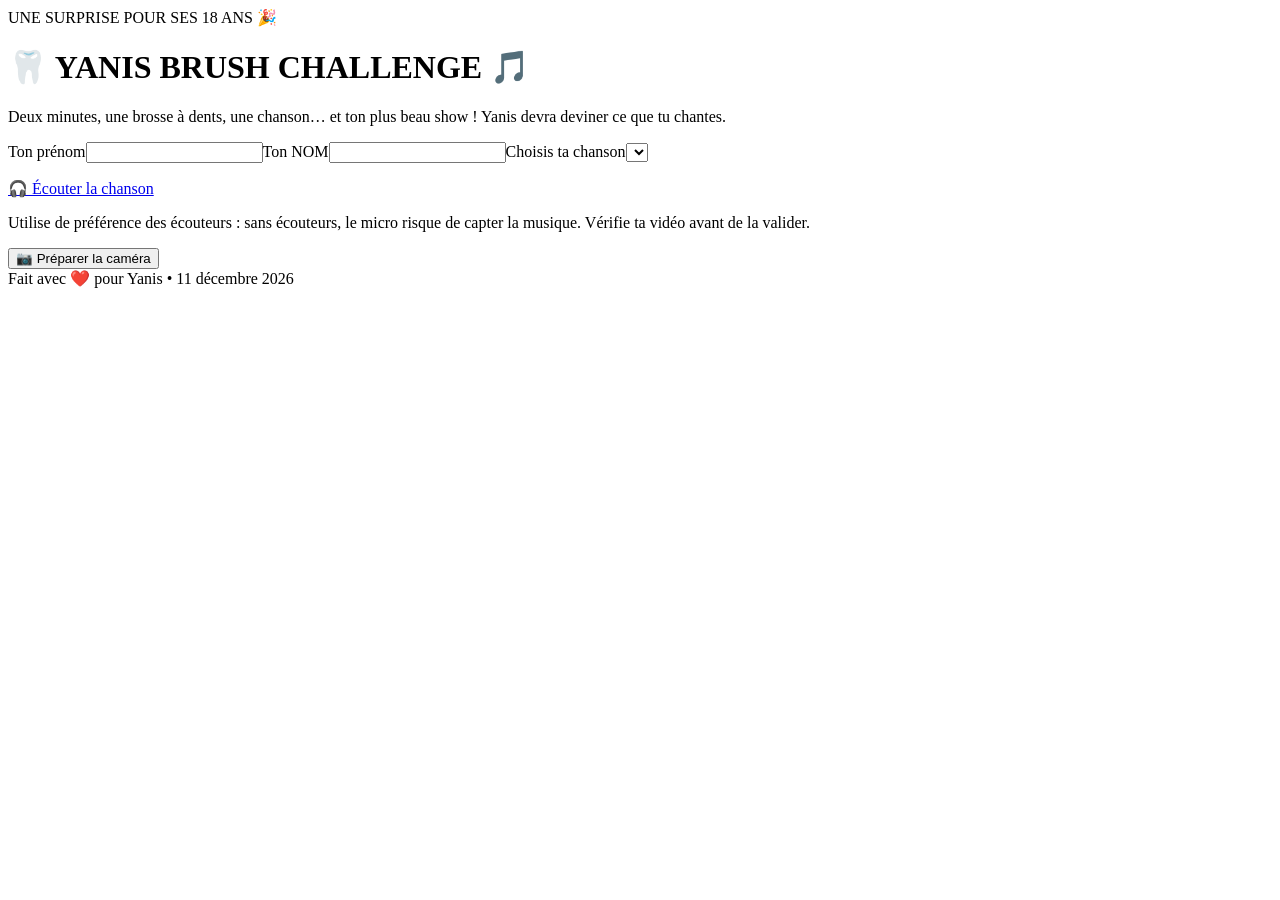
==== index.html @ 3d23a5b9 "Ajouter prototype Yanis : index.html" ====
<!doctype html><html lang="fr"><head><meta charset="utf-8"><meta name="viewport" content="width=device-width,initial-scale=1"><meta name="theme-color" content="#111827"><title>Yanis Brush Challenge • 18 ans</title><link rel="stylesheet" href="styles.css"></head><body><main class="card"><div class="eyebrow">UNE SURPRISE POUR SES 18 ANS 🎉</div><h1>🦷 YANIS <span>BRUSH CHALLENGE</span> 🎵</h1><p class="intro">Deux minutes, une brosse à dents, une chanson… et ton plus beau show ! Yanis devra deviner ce que tu chantes.</p><section id="participation"><label>Ton prénom<input id="first" autocomplete="given-name" maxlength="80" required></label><label>Ton NOM<input id="last" autocomplete="family-name" maxlength="80" required></label><label>Choisis ta chanson<select id="song"></select></label><p id="songInfo" class="hint"></p><a id="listen" class="btn secondary" href="#" target="_blank" rel="noopener">🎧 Écouter la chanson</a><p class="hint">Utilise de préférence des écouteurs : sans écouteurs, le micro risque de capter la musique. Vérifie ta vidéo avant de la valider.</p><button id="camera" class="btn">📷 Préparer la caméra</button><section id="capture" hidden><video id="preview" autoplay muted playsinline></video><div id="timer">02:00</div><div class="actions"><button id="start" class="btn">🔴 Démarrer</button><button id="stop" class="btn secondary" disabled>Arrêter</button></div></section><section id="fallback" hidden><p class="hint">Ton navigateur ne permet pas l'enregistrement direct. Filme-toi avec l'appareil photo puis sélectionne ta vidéo.</p><input id="file" type="file" accept="video/*" capture="user"></section><section id="result" hidden><h2>Ton show 🎬</h2><video id="playback" controls playsinline></video><button id="redo" class="btn secondary">🔄 Recommencer</button><button id="submit" class="btn" disabled>Envoyer ma surprise</button><p class="hint">L'envoi sera activé après configuration du stockage privé Supabase.</p></section></section><section id="birthday" hidden><h2>🎂 Joyeux 18 ans, Yanis !</h2><p>Les surprises seront disponibles ici. Le jeu à trois réponses et son accès personnel seront activés après configuration sécurisée de Supabase.</p></section><footer>Fait avec ❤️ pour Yanis • 11 décembre 2026</footer></main><script src="songs.js"></script><script src="app.js"></script></body></html>
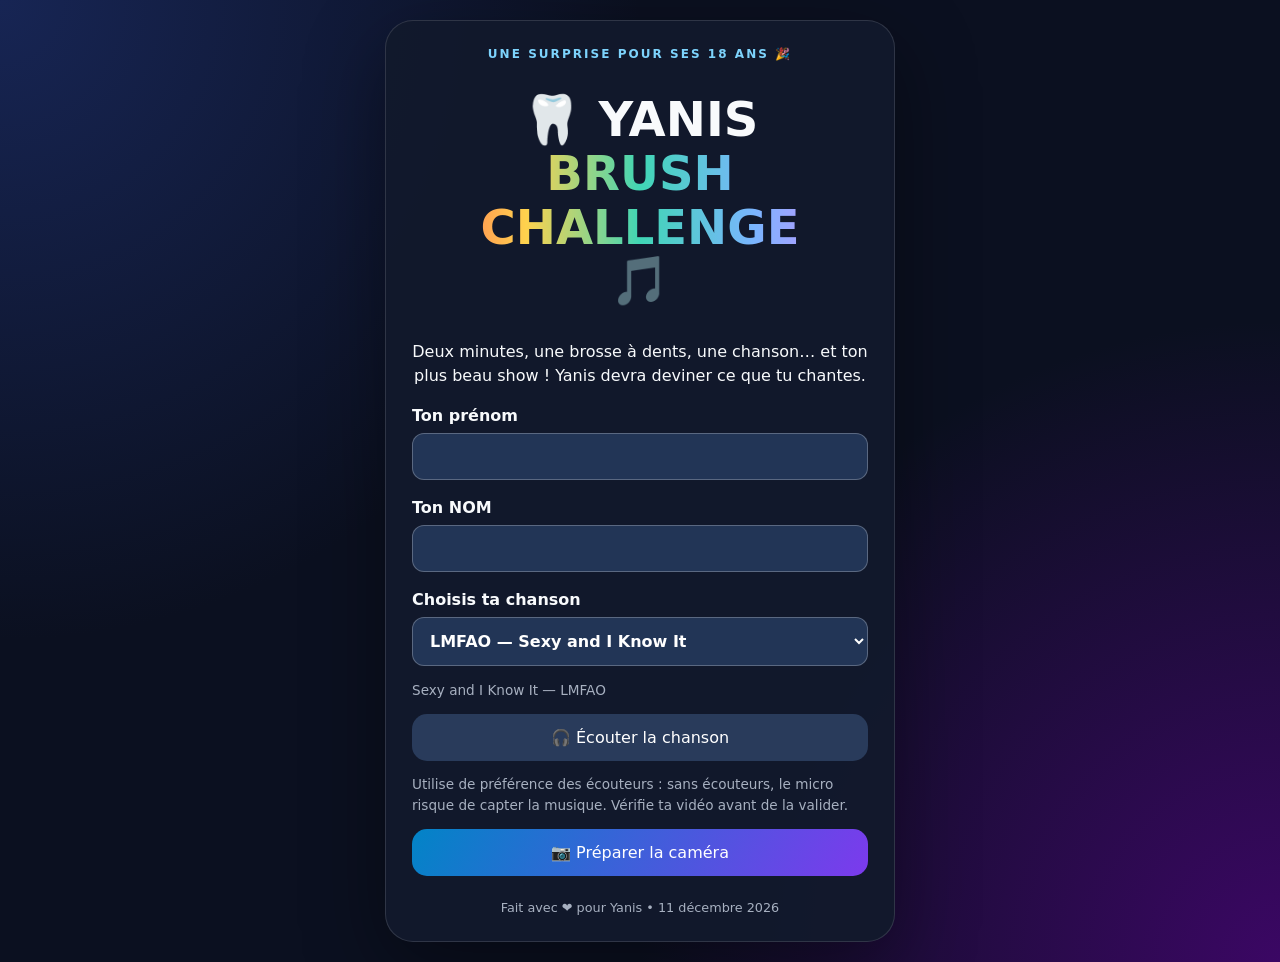
==== commit e8047f71: "Charger les chansons depuis Supabase avec repli local" ====
--- a/index.html
+++ b/index.html
@@ -1 +1 @@
-<!doctype html><html lang="fr"><head><meta charset="utf-8"><meta name="viewport" content="width=device-width,initial-scale=1"><meta name="theme-color" content="#111827"><title>Yanis Brush Challenge • 18 ans</title><link rel="stylesheet" href="styles.css"></head><body><main class="card"><div class="eyebrow">UNE SURPRISE POUR SES 18 ANS 🎉</div><h1>🦷 YANIS <span>BRUSH CHALLENGE</span> 🎵</h1><p class="intro">Deux minutes, une brosse à dents, une chanson… et ton plus beau show ! Yanis devra deviner ce que tu chantes.</p><section id="participation"><label>Ton prénom<input id="first" autocomplete="given-name" maxlength="80" required></label><label>Ton NOM<input id="last" autocomplete="family-name" maxlength="80" required></label><label>Choisis ta chanson<select id="song"></select></label><p id="songInfo" class="hint"></p><a id="listen" class="btn secondary" href="#" target="_blank" rel="noopener">🎧 Écouter la chanson</a><p class="hint">Utilise de préférence des écouteurs : sans écouteurs, le micro risque de capter la musique. Vérifie ta vidéo avant de la valider.</p><button id="camera" class="btn">📷 Préparer la caméra</button><section id="capture" hidden><video id="preview" autoplay muted playsinline></video><div id="timer">02:00</div><div class="actions"><button id="start" class="btn">🔴 Démarrer</button><button id="stop" class="btn secondary" disabled>Arrêter</button></div></section><section id="fallback" hidden><p class="hint">Ton navigateur ne permet pas l'enregistrement direct. Filme-toi avec l'appareil photo puis sélectionne ta vidéo.</p><input id="file" type="file" accept="video/*" capture="user"></section><section id="result" hidden><h2>Ton show 🎬</h2><video id="playback" controls playsinline></video><button id="redo" class="btn secondary">🔄 Recommencer</button><button id="submit" class="btn" disabled>Envoyer ma surprise</button><p class="hint">L'envoi sera activé après configuration du stockage privé Supabase.</p></section></section><section id="birthday" hidden><h2>🎂 Joyeux 18 ans, Yanis !</h2><p>Les surprises seront disponibles ici. Le jeu à trois réponses et son accès personnel seront activés après configuration sécurisée de Supabase.</p></section><footer>Fait avec ❤️ pour Yanis • 11 décembre 2026</footer></main><script src="songs.js"></script><script src="app.js"></script></body></html>+<!doctype html><html lang="fr"><head><meta charset="utf-8"><meta name="viewport" content="width=device-width,initial-scale=1"><meta name="theme-color" content="#111827"><title>Yanis Brush Challenge • 18 ans</title><link rel="stylesheet" href="styles.css"></head><body><main class="card"><div class="eyebrow">UNE SURPRISE POUR SES 18 ANS 🎉</div><h1>🦷 YANIS <span>BRUSH CHALLENGE</span> 🎵</h1><p class="intro">Deux minutes, une brosse à dents, une chanson… et ton plus beau show ! Yanis devra deviner ce que tu chantes.</p><section id="participation"><label>Ton prénom<input id="first" autocomplete="given-name" maxlength="80" required></label><label>Ton NOM<input id="last" autocomplete="family-name" maxlength="80" required></label><label>Choisis ta chanson<select id="song"></select></label><p id="songInfo" class="hint"></p><a id="listen" class="btn secondary" href="#" target="_blank" rel="noopener">🎧 Écouter la chanson</a><p class="hint">Utilise de préférence des écouteurs : sans écouteurs, le micro risque de capter la musique. Vérifie ta vidéo avant de la valider.</p><button id="camera" class="btn">📷 Préparer la caméra</button><section id="capture" hidden><video id="preview" autoplay muted playsinline></video><div id="timer">02:00</div><div class="actions"><button id="start" class="btn">🔴 Démarrer</button><button id="stop" class="btn secondary" disabled>Arrêter</button></div></section><section id="fallback" hidden><p class="hint">Ton navigateur ne permet pas l'enregistrement direct. Filme-toi avec l'appareil photo puis sélectionne ta vidéo.</p><input id="file" type="file" accept="video/*" capture="user"></section><section id="result" hidden><h2>Ton show 🎬</h2><video id="playback" controls playsinline></video><button id="redo" class="btn secondary">🔄 Recommencer</button><button id="submit" class="btn" disabled>Envoyer ma surprise</button><p class="hint">L'envoi sera activé après configuration du stockage privé Supabase.</p></section></section><section id="birthday" hidden><h2>🎂 Joyeux 18 ans, Yanis !</h2><p>Les surprises seront disponibles ici. Le jeu à trois réponses et son accès personnel seront activés après configuration sécurisée de Supabase.</p></section><footer>Fait avec ❤️ pour Yanis • 11 décembre 2026</footer></main><script src="songs.js"></script><script src="app.js"></script><script src="catalogue-api.js"></script></body></html>
--- a/styles.css
+++ b/styles.css
@@ -0,0 +1 @@
+:root{color-scheme:dark;--bg:#0b1020;--card:#121a2c;--text:#f8fafc;--muted:#a7b0c0;--accent:#7dd3fc}*{box-sizing:border-box}body{margin:0;min-height:100vh;display:grid;place-items:center;padding:20px;background:radial-gradient(circle at top left,#172554,transparent 40%),radial-gradient(circle at bottom right,#3b0764,transparent 40%),var(--bg);color:var(--text);font-family:system-ui,sans-serif}.card{width:min(100%,510px);padding:26px;border-radius:28px;background:rgba(18,26,44,.96);border:1px solid #ffffff20;box-shadow:0 25px 80px #0006}.eyebrow{text-align:center;color:var(--accent);font-size:.75rem;letter-spacing:.17em;font-weight:800}h1{text-align:center;line-height:1.12;font-size:clamp(2rem,8vw,3rem)}h1 span{display:block;background:linear-gradient(90deg,#ff5858,#ffd24d,#40d6b5,#7ab5ff,#dd87ff);background-clip:text;color:transparent}.intro{text-align:center;line-height:1.5}label{display:block;margin:18px 0 8px;font-weight:700}input,select{display:block;width:100%;margin-top:8px;padding:13px;border-radius:12px;border:1px solid #ffffff40;background:#223556;color:white;font:inherit}.btn{display:block;width:100%;border:0;border-radius:15px;padding:14px 16px;margin:12px 0;background:linear-gradient(120deg,#0284c7,#7c3aed);color:white;text-align:center;font-weight:800;font:inherit;text-decoration:none;cursor:pointer}.secondary{background:#293b5b}.btn:disabled{opacity:.45;cursor:not-allowed}.hint{font-size:.85rem;color:var(--muted);line-height:1.5}video{display:block;width:100%;max-height:60vh;border-radius:15px;background:#020617;margin:12px 0}#timer{text-align:center;font-size:2.3rem;font-weight:900}.actions{display:grid;grid-template-columns:1fr 1fr;gap:10px}footer{text-align:center;color:var(--muted);font-size:.8rem;margin-top:24px}[hidden]{display:none!important}
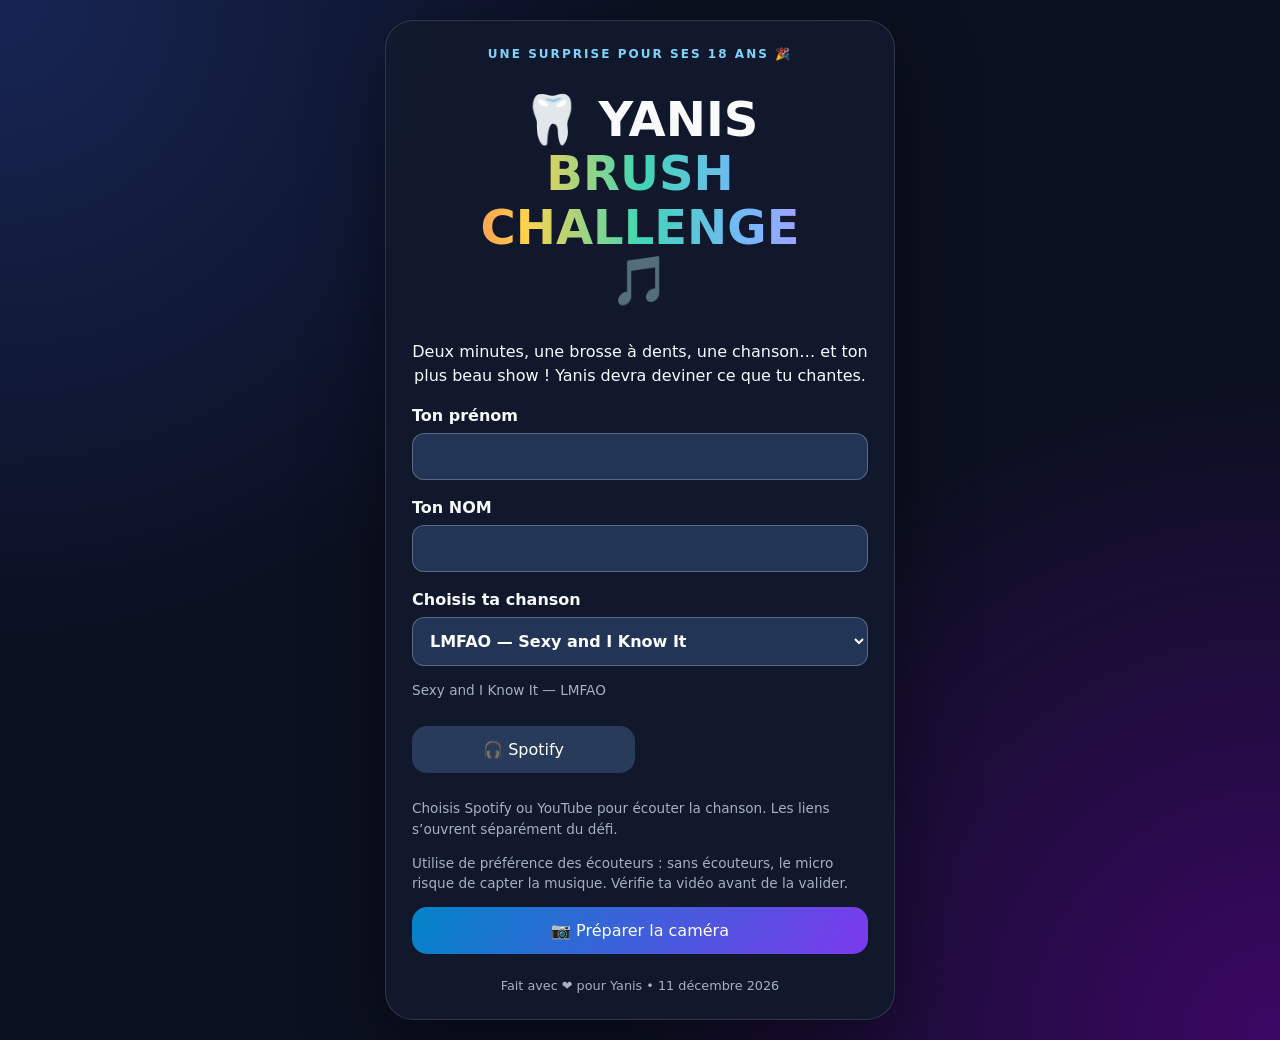
==== commit 4ae52dc1: "Ajouter écoute Spotify et YouTube au challenge et à l'administration" ====
--- a/index.html
+++ b/index.html
@@ -1 +1 @@
-<!doctype html><html lang="fr"><head><meta charset="utf-8"><meta name="viewport" content="width=device-width,initial-scale=1"><meta name="theme-color" content="#111827"><title>Yanis Brush Challenge • 18 ans</title><link rel="stylesheet" href="styles.css"></head><body><main class="card"><div class="eyebrow">UNE SURPRISE POUR SES 18 ANS 🎉</div><h1>🦷 YANIS <span>BRUSH CHALLENGE</span> 🎵</h1><p class="intro">Deux minutes, une brosse à dents, une chanson… et ton plus beau show ! Yanis devra deviner ce que tu chantes.</p><section id="participation"><label>Ton prénom<input id="first" autocomplete="given-name" maxlength="80" required></label><label>Ton NOM<input id="last" autocomplete="family-name" maxlength="80" required></label><label>Choisis ta chanson<select id="song"></select></label><p id="songInfo" class="hint"></p><a id="listen" class="btn secondary" href="#" target="_blank" rel="noopener">🎧 Écouter la chanson</a><p class="hint">Utilise de préférence des écouteurs : sans écouteurs, le micro risque de capter la musique. Vérifie ta vidéo avant de la valider.</p><button id="camera" class="btn">📷 Préparer la caméra</button><section id="capture" hidden><video id="preview" autoplay muted playsinline></video><div id="timer">02:00</div><div class="actions"><button id="start" class="btn">🔴 Démarrer</button><button id="stop" class="btn secondary" disabled>Arrêter</button></div></section><section id="fallback" hidden><p class="hint">Ton navigateur ne permet pas l'enregistrement direct. Filme-toi avec l'appareil photo puis sélectionne ta vidéo.</p><input id="file" type="file" accept="video/*" capture="user"></section><section id="result" hidden><h2>Ton show 🎬</h2><video id="playback" controls playsinline></video><button id="redo" class="btn secondary">🔄 Recommencer</button><button id="submit" class="btn" disabled>Envoyer ma surprise</button><p class="hint">L'envoi sera activé après configuration du stockage privé Supabase.</p></section></section><section id="birthday" hidden><h2>🎂 Joyeux 18 ans, Yanis !</h2><p>Les surprises seront disponibles ici. Le jeu à trois réponses et son accès personnel seront activés après configuration sécurisée de Supabase.</p></section><footer>Fait avec ❤️ pour Yanis • 11 décembre 2026</footer></main><script src="songs.js"></script><script src="app.js"></script><script src="catalogue-api.js"></script></body></html>+<!doctype html><html lang="fr"><head><meta charset="utf-8"><meta name="viewport" content="width=device-width,initial-scale=1"><meta name="theme-color" content="#111827"><title>Yanis Brush Challenge • 18 ans</title><link rel="stylesheet" href="styles.css"></head><body><main class="card"><div class="eyebrow">UNE SURPRISE POUR SES 18 ANS 🎉</div><h1>🦷 YANIS <span>BRUSH CHALLENGE</span> 🎵</h1><p class="intro">Deux minutes, une brosse à dents, une chanson… et ton plus beau show ! Yanis devra deviner ce que tu chantes.</p><section id="participation"><label>Ton prénom<input id="first" autocomplete="given-name" maxlength="80" required></label><label>Ton NOM<input id="last" autocomplete="family-name" maxlength="80" required></label><label>Choisis ta chanson<select id="song"></select></label><p id="songInfo" class="hint"></p><div class="actions"><a id="listen" class="btn secondary" href="#" target="_blank" rel="noopener">🎧 Spotify</a><a id="youtube" class="btn secondary" href="#" target="_blank" rel="noopener" hidden>▶️ YouTube</a></div><p class="hint">Choisis Spotify ou YouTube pour écouter la chanson. Les liens s’ouvrent séparément du défi.</p><p class="hint">Utilise de préférence des écouteurs : sans écouteurs, le micro risque de capter la musique. Vérifie ta vidéo avant de la valider.</p><button id="camera" class="btn">📷 Préparer la caméra</button><section id="capture" hidden><video id="preview" autoplay muted playsinline></video><div id="timer">02:00</div><div class="actions"><button id="start" class="btn">🔴 Démarrer</button><button id="stop" class="btn secondary" disabled>Arrêter</button></div></section><section id="fallback" hidden><p class="hint">Ton navigateur ne permet pas l'enregistrement direct. Filme-toi avec l'appareil photo puis sélectionne ta vidéo.</p><input id="file" type="file" accept="video/*" capture="user"></section><section id="result" hidden><h2>Ton show 🎬</h2><video id="playback" controls playsinline></video><button id="redo" class="btn secondary">🔄 Recommencer</button><button id="submit" class="btn" disabled>Envoyer ma surprise</button><p class="hint">L'envoi sera activé après configuration du stockage privé Supabase.</p></section></section><section id="birthday" hidden><h2>🎂 Joyeux 18 ans, Yanis !</h2><p>Les surprises seront disponibles ici. Le jeu à trois réponses et son accès personnel seront activés après configuration sécurisée de Supabase.</p></section><footer>Fait avec ❤️ pour Yanis • 11 décembre 2026</footer></main><script src="songs.js"></script><script src="app.js"></script><script src="catalogue-api.js"></script></body></html>
